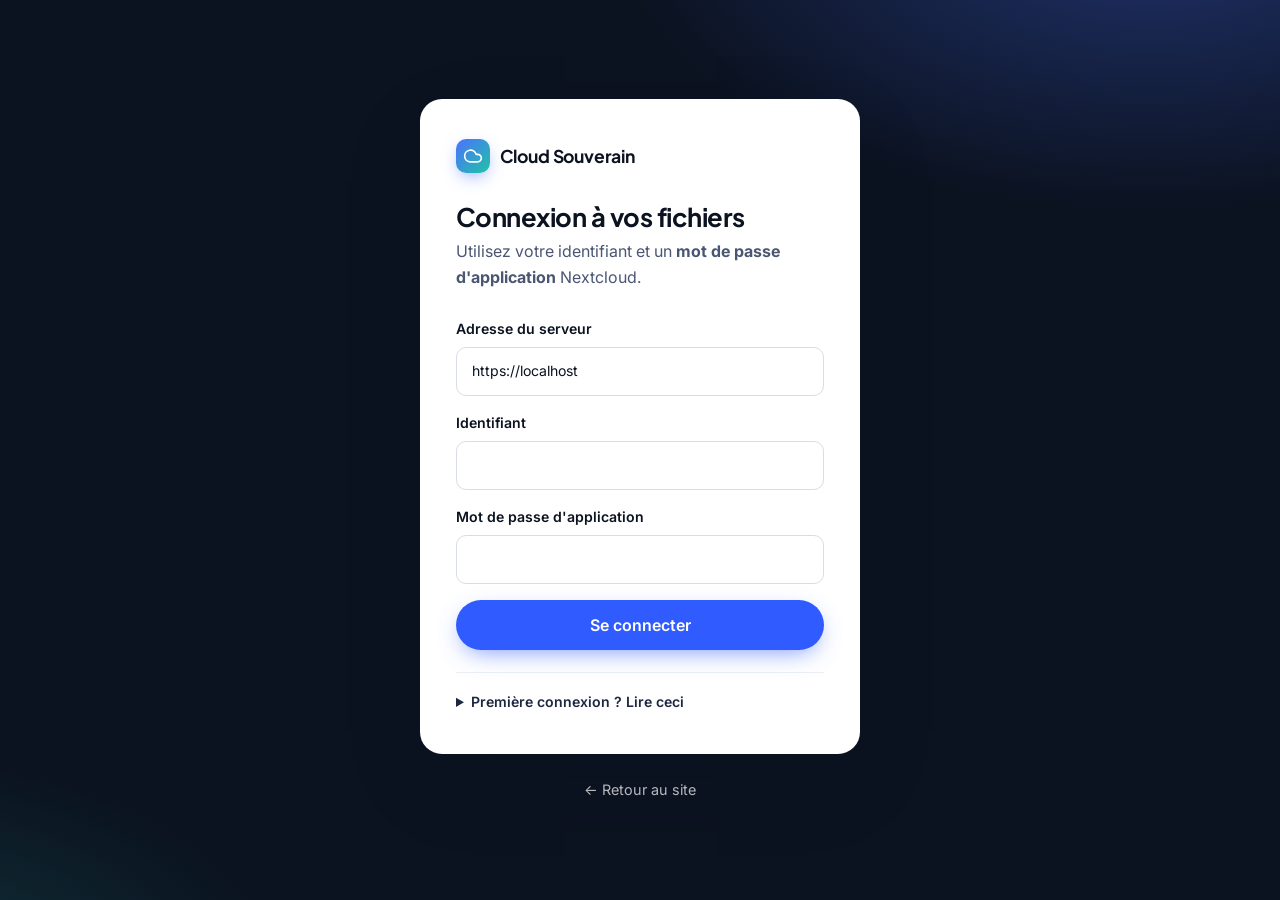
==== site/fichiers.html @ 45d14934 "feat: add initial HTML structure for Cloud Souverain landing page" ====
<!doctype html>
<html lang="fr">
<head>
  <meta charset="utf-8">
  <meta name="viewport" content="width=device-width, initial-scale=1, viewport-fit=cover">
  <title>Mes fichiers — Cloud Souverain</title>
  <meta name="robots" content="noindex">
  <meta name="theme-color" content="#0b1220">
  <link rel="icon" href="assets/favicon.svg" type="image/svg+xml">
  <link rel="preconnect" href="https://fonts.googleapis.com">
  <link rel="preconnect" href="https://fonts.gstatic.com" crossorigin>
  <link href="https://fonts.googleapis.com/css2?family=Inter:wght@400;500;600;700&family=Plus+Jakarta+Sans:wght@600;700;800&display=swap" rel="stylesheet">
  <link rel="stylesheet" href="assets/css/style.css">
  <link rel="stylesheet" href="assets/css/app.css">
</head>
<body class="app-body">
<svg xmlns="http://www.w3.org/2000/svg" style="display:none" aria-hidden="true">
  <defs>
    <symbol id="i-cloud" viewBox="0 0 24 24" fill="none" stroke="currentColor" stroke-width="2" stroke-linecap="round" stroke-linejoin="round"><path d="M17.5 19H9a7 7 0 1 1 6.71-9h1.79a4.5 4.5 0 1 1 0 9Z"/></symbol>
    <symbol id="i-folder" viewBox="0 0 24 24" fill="none" stroke="currentColor" stroke-width="2" stroke-linecap="round" stroke-linejoin="round"><path d="M20 20a2 2 0 0 0 2-2V8a2 2 0 0 0-2-2h-7.9a2 2 0 0 1-1.69-.9L9.6 3.9A2 2 0 0 0 7.93 3H4a2 2 0 0 0-2 2v13a2 2 0 0 0 2 2Z"/></symbol>
    <symbol id="i-folder-plus" viewBox="0 0 24 24" fill="none" stroke="currentColor" stroke-width="2" stroke-linecap="round" stroke-linejoin="round"><path d="M20 20a2 2 0 0 0 2-2V8a2 2 0 0 0-2-2h-7.9a2 2 0 0 1-1.69-.9L9.6 3.9A2 2 0 0 0 7.93 3H4a2 2 0 0 0-2 2v13a2 2 0 0 0 2 2Z"/><path d="M12 10v6M9 13h6"/></symbol>
    <symbol id="i-file" viewBox="0 0 24 24" fill="none" stroke="currentColor" stroke-width="2" stroke-linecap="round" stroke-linejoin="round"><path d="M15 2H6a2 2 0 0 0-2 2v16a2 2 0 0 0 2 2h12a2 2 0 0 0 2-2V7Z"/><path d="M14 2v4a2 2 0 0 0 2 2h4"/></symbol>
    <symbol id="i-file-text" viewBox="0 0 24 24" fill="none" stroke="currentColor" stroke-width="2" stroke-linecap="round" stroke-linejoin="round"><path d="M15 2H6a2 2 0 0 0-2 2v16a2 2 0 0 0 2 2h12a2 2 0 0 0 2-2V7Z"/><path d="M14 2v4a2 2 0 0 0 2 2h4"/><path d="M8 13h8M8 17h6"/></symbol>
    <symbol id="i-image" viewBox="0 0 24 24" fill="none" stroke="currentColor" stroke-width="2" stroke-linecap="round" stroke-linejoin="round"><rect width="18" height="18" x="3" y="3" rx="2"/><circle cx="9" cy="9" r="2"/><path d="m21 15-3.09-3.09a2 2 0 0 0-2.82 0L6 21"/></symbol>
    <symbol id="i-video" viewBox="0 0 24 24" fill="none" stroke="currentColor" stroke-width="2" stroke-linecap="round" stroke-linejoin="round"><path d="m16 13 5.22 3.48a.5.5 0 0 0 .78-.42V7.94a.5.5 0 0 0-.75-.43L16 10.2"/><rect x="2" y="6" width="14" height="12" rx="2"/></symbol>
    <symbol id="i-archive" viewBox="0 0 24 24" fill="none" stroke="currentColor" stroke-width="2" stroke-linecap="round" stroke-linejoin="round"><rect width="20" height="5" x="2" y="3" rx="1"/><path d="M4 8v11a2 2 0 0 0 2 2h12a2 2 0 0 0 2-2V8M10 12h4"/></symbol>
    <symbol id="i-music" viewBox="0 0 24 24" fill="none" stroke="currentColor" stroke-width="2" stroke-linecap="round" stroke-linejoin="round"><path d="M9 18V5l12-2v13"/><circle cx="6" cy="18" r="3"/><circle cx="18" cy="16" r="3"/></symbol>
    <symbol id="i-lock" viewBox="0 0 24 24" fill="none" stroke="currentColor" stroke-width="2" stroke-linecap="round" stroke-linejoin="round"><rect width="18" height="11" x="3" y="11" rx="2"/><path d="M7 11V7a5 5 0 0 1 10 0v4"/></symbol>
    <symbol id="i-shield" viewBox="0 0 24 24" fill="none" stroke="currentColor" stroke-width="2" stroke-linecap="round" stroke-linejoin="round"><path d="M20 13c0 5-3.5 7.5-7.66 8.95a1 1 0 0 1-.67-.01C7.5 20.5 4 18 4 13V6a1 1 0 0 1 1-1c2 0 4.5-1.2 6.24-2.72a1.17 1.17 0 0 1 1.52 0C14.51 3.81 17 5 19 5a1 1 0 0 1 1 1z"/><path d="m9 12 2 2 4-4"/></symbol>
    <symbol id="i-check" viewBox="0 0 24 24" fill="none" stroke="currentColor" stroke-width="2.5" stroke-linecap="round" stroke-linejoin="round"><path d="M20 6 9 17l-5-5"/></symbol>
    <symbol id="i-infinity" viewBox="0 0 24 24" fill="none" stroke="currentColor" stroke-width="2" stroke-linecap="round" stroke-linejoin="round"><path d="M6 16c5 0 7-8 12-8a4 4 0 0 1 0 8c-5 0-7-8-12-8a4 4 0 1 0 0 8"/></symbol>
    <symbol id="i-share" viewBox="0 0 24 24" fill="none" stroke="currentColor" stroke-width="2" stroke-linecap="round" stroke-linejoin="round"><circle cx="18" cy="5" r="3"/><circle cx="6" cy="12" r="3"/><circle cx="18" cy="19" r="3"/><path d="m8.59 13.51 6.83 3.98M15.41 6.51l-6.82 3.98"/></symbol>
    <symbol id="i-sync" viewBox="0 0 24 24" fill="none" stroke="currentColor" stroke-width="2" stroke-linecap="round" stroke-linejoin="round"><path d="M3 12a9 9 0 0 1 9-9 9.75 9.75 0 0 1 6.74 2.74L21 8"/><path d="M21 3v5h-5"/><path d="M21 12a9 9 0 0 1-9 9 9.75 9.75 0 0 1-6.74-2.74L3 16"/><path d="M8 16H3v5"/></symbol>
    <symbol id="i-users" viewBox="0 0 24 24" fill="none" stroke="currentColor" stroke-width="2" stroke-linecap="round" stroke-linejoin="round"><path d="M16 21v-2a4 4 0 0 0-4-4H6a4 4 0 0 0-4 4v2"/><circle cx="9" cy="7" r="4"/><path d="M22 21v-2a4 4 0 0 0-3-3.87M16 3.13a4 4 0 0 1 0 7.75"/></symbol>
    <symbol id="i-server" viewBox="0 0 24 24" fill="none" stroke="currentColor" stroke-width="2" stroke-linecap="round" stroke-linejoin="round"><rect width="20" height="8" x="2" y="2" rx="2"/><rect width="20" height="8" x="2" y="14" rx="2"/><path d="M6 6h.01M6 18h.01"/></symbol>
    <symbol id="i-drive" viewBox="0 0 24 24" fill="none" stroke="currentColor" stroke-width="2" stroke-linecap="round" stroke-linejoin="round"><path d="M22 12H2"/><path d="M5.45 5.11 2 12v6a2 2 0 0 0 2 2h16a2 2 0 0 0 2-2v-6l-3.45-6.89A2 2 0 0 0 16.76 4H7.24a2 2 0 0 0-1.79 1.11z"/><path d="M6 16h.01M10 16h.01"/></symbol>
    <symbol id="i-globe" viewBox="0 0 24 24" fill="none" stroke="currentColor" stroke-width="2" stroke-linecap="round" stroke-linejoin="round"><circle cx="12" cy="12" r="10"/><path d="M12 2a14.5 14.5 0 0 0 0 20 14.5 14.5 0 0 0 0-20M2 12h20"/></symbol>
    <symbol id="i-wall" viewBox="0 0 24 24" fill="none" stroke="currentColor" stroke-width="2" stroke-linecap="round" stroke-linejoin="round"><rect width="18" height="18" x="3" y="3" rx="2"/><path d="M3 9h18M3 15h18M9 3v6M15 9v6M9 15v6"/></symbol>
    <symbol id="i-database" viewBox="0 0 24 24" fill="none" stroke="currentColor" stroke-width="2" stroke-linecap="round" stroke-linejoin="round"><ellipse cx="12" cy="5" rx="9" ry="3"/><path d="M3 5v14a9 3 0 0 0 18 0V5M3 12a9 3 0 0 0 18 0"/></symbol>
    <symbol id="i-upload" viewBox="0 0 24 24" fill="none" stroke="currentColor" stroke-width="2" stroke-linecap="round" stroke-linejoin="round"><path d="M21 15v4a2 2 0 0 1-2 2H5a2 2 0 0 1-2-2v-4"/><path d="M17 8l-5-5-5 5M12 3v12"/></symbol>
    <symbol id="i-download" viewBox="0 0 24 24" fill="none" stroke="currentColor" stroke-width="2" stroke-linecap="round" stroke-linejoin="round"><path d="M21 15v4a2 2 0 0 1-2 2H5a2 2 0 0 1-2-2v-4"/><path d="m7 10 5 5 5-5M12 15V3"/></symbol>
    <symbol id="i-trash" viewBox="0 0 24 24" fill="none" stroke="currentColor" stroke-width="2" stroke-linecap="round" stroke-linejoin="round"><path d="M3 6h18M19 6v14c0 1-1 2-2 2H7c-1 0-2-1-2-2V6M8 6V4c0-1 1-2 2-2h4c1 0 2 1 2 2v2"/></symbol>
    <symbol id="i-edit" viewBox="0 0 24 24" fill="none" stroke="currentColor" stroke-width="2" stroke-linecap="round" stroke-linejoin="round"><path d="M21.17 6.81a1 1 0 0 0-3.98-3.98L3.84 16.17a2 2 0 0 0-.5.83l-1.32 4.35a.5.5 0 0 0 .62.62l4.35-1.32a2 2 0 0 0 .83-.5z"/></symbol>
    <symbol id="i-search" viewBox="0 0 24 24" fill="none" stroke="currentColor" stroke-width="2" stroke-linecap="round" stroke-linejoin="round"><circle cx="11" cy="11" r="8"/><path d="m21 21-4.3-4.3"/></symbol>
    <symbol id="i-logout" viewBox="0 0 24 24" fill="none" stroke="currentColor" stroke-width="2" stroke-linecap="round" stroke-linejoin="round"><path d="M9 21H5a2 2 0 0 1-2-2V5a2 2 0 0 1 2-2h4M16 17l5-5-5-5M21 12H9"/></symbol>
    <symbol id="i-menu" viewBox="0 0 24 24" fill="none" stroke="currentColor" stroke-width="2" stroke-linecap="round" stroke-linejoin="round"><path d="M4 6h16M4 12h16M4 18h16"/></symbol>
    <symbol id="i-x" viewBox="0 0 24 24" fill="none" stroke="currentColor" stroke-width="2" stroke-linecap="round" stroke-linejoin="round"><path d="M18 6 6 18M6 6l12 12"/></symbol>
    <symbol id="i-arrow-right" viewBox="0 0 24 24" fill="none" stroke="currentColor" stroke-width="2" stroke-linecap="round" stroke-linejoin="round"><path d="M5 12h14M12 5l7 7-7 7"/></symbol>
    <symbol id="i-home" viewBox="0 0 24 24" fill="none" stroke="currentColor" stroke-width="2" stroke-linecap="round" stroke-linejoin="round"><path d="M15 21v-8a1 1 0 0 0-1-1h-4a1 1 0 0 0-1 1v8"/><path d="M3 10a2 2 0 0 1 .709-1.528l7-5.999a2 2 0 0 1 2.582 0l7 5.999A2 2 0 0 1 21 10v9a2 2 0 0 1-2 2H5a2 2 0 0 1-2-2z"/></symbol>
    <symbol id="i-clock" viewBox="0 0 24 24" fill="none" stroke="currentColor" stroke-width="2" stroke-linecap="round" stroke-linejoin="round"><circle cx="12" cy="12" r="10"/><path d="M12 6v6l4 2"/></symbol>
    <symbol id="i-key" viewBox="0 0 24 24" fill="none" stroke="currentColor" stroke-width="2" stroke-linecap="round" stroke-linejoin="round"><circle cx="7.5" cy="15.5" r="5.5"/><path d="m21 2-9.6 9.6M15.5 7.5l3 3L22 7l-3-3"/></symbol>
    <symbol id="i-phone" viewBox="0 0 24 24" fill="none" stroke="currentColor" stroke-width="2" stroke-linecap="round" stroke-linejoin="round"><rect width="14" height="20" x="5" y="2" rx="2"/><path d="M12 18h.01"/></symbol>
    <symbol id="i-external" viewBox="0 0 24 24" fill="none" stroke="currentColor" stroke-width="2" stroke-linecap="round" stroke-linejoin="round"><path d="M15 3h6v6M10 14 21 3M18 13v6a2 2 0 0 1-2 2H5a2 2 0 0 1-2-2V8a2 2 0 0 1 2-2h6"/></symbol>
    <symbol id="i-arrow-long" viewBox="0 0 28 16" fill="none" stroke="currentColor" stroke-width="2" stroke-linecap="round" stroke-linejoin="round"><path d="M1 8h25M20 2l6 6-6 6"/></symbol>
  </defs>
</svg>

<!-- ============ CONNEXION ============ -->
<section class="login" id="login-view">
  <div class="login-card">
    <a href="index.html" class="logo logo-dark"><span class="logo-mark"><svg><use href="#i-cloud"/></svg></span><span data-brand>Cloud Souverain</span></a>
    <h1>Connexion à vos fichiers</h1>
    <p class="muted">Utilisez votre identifiant et un <b>mot de passe d'application</b> Nextcloud.</p>

    <form id="login-form" novalidate>
      <label class="field">
        <span>Adresse du serveur</span>
        <input type="url" id="f-server" required placeholder="https://cloud.mon-domaine.fr" autocomplete="url">
      </label>
      <label class="field">
        <span>Identifiant</span>
        <input type="text" id="f-user" required autocomplete="username" autocapitalize="off" spellcheck="false">
      </label>
      <label class="field">
        <span>Mot de passe d'application</span>
        <input type="password" id="f-pass" required autocomplete="current-password">
      </label>
      <div class="form-error" id="login-error" role="alert" hidden></div>
      <button type="submit" class="btn btn-primary btn-lg btn-block" id="login-btn">Se connecter</button>
    </form>

    <details class="help">
      <summary>Première connexion ? Lire ceci</summary>
      <ol>
        <li>Connectez-vous une fois sur <a href="#" data-login target="_blank" rel="noopener">l'interface Nextcloud</a>. Si le serveur utilise un certificat auto-signé, acceptez-le dans le navigateur.</li>
        <li>Dans Nextcloud : <b>Paramètres › Sécurité › Créer un mot de passe d'application</b>.</li>
        <li>Revenez ici et utilisez ce mot de passe. Il est conservé uniquement le temps de la session de cet onglet.</li>
      </ol>
    </details>
  </div>
  <p class="login-foot"><a href="index.html">← Retour au site</a></p>
</section>

<!-- ============ APPLICATION ============ -->
<div class="app" id="app-view" hidden>
  <header class="topbar">
    <a href="index.html" class="logo logo-dark"><span class="logo-mark"><svg><use href="#i-cloud"/></svg></span><span data-brand class="hide-sm">Cloud Souverain</span></a>
    <label class="search">
      <svg><use href="#i-search"/></svg>
      <input type="search" id="search" placeholder="Rechercher dans ce dossier" aria-label="Rechercher">
    </label>
    <div class="user">
      <span class="avatar" id="avatar">?</span>
      <span class="user-name hide-sm" id="user-name"></span>
      <button class="icon-btn" id="logout" title="Se déconnecter" aria-label="Se déconnecter"><svg><use href="#i-logout"/></svg></button>
    </div>
  </header>

  <div class="layout">
    <aside class="sidebar">
      <nav>
        <a href="#/" class="side-link active"><svg><use href="#i-folder"/></svg>Tous les fichiers</a>
        <a href="#" class="side-link" data-open-nc="/apps/files/recent" target="_blank" rel="noopener"><svg><use href="#i-clock"/></svg>Récents<svg class="ext"><use href="#i-external"/></svg></a>
        <a href="#" class="side-link" data-open-nc="/apps/files/sharingout" target="_blank" rel="noopener"><svg><use href="#i-share"/></svg>Partages<svg class="ext"><use href="#i-external"/></svg></a>
        <a href="#" class="side-link" data-open-nc="/apps/files/trashbin" target="_blank" rel="noopener"><svg><use href="#i-trash"/></svg>Corbeille<svg class="ext"><use href="#i-external"/></svg></a>
      </nav>
      <div class="quota-box">
        <div class="quota-label"><span>Stockage utilisé</span><b id="quota-used">—</b></div>
        <div class="quota-bar"><span id="quota-bar"></span></div>
        <small id="quota-total">Espace illimité</small>
      </div>
    </aside>

    <main class="main" id="drop-zone">
      <div class="toolbar">
        <nav class="crumbs" id="crumbs" aria-label="Fil d'Ariane"></nav>
        <div class="toolbar-actions">
          <button class="btn btn-outline btn-sm" id="btn-mkdir"><svg><use href="#i-folder-plus"/></svg><span class="hide-sm">Nouveau dossier</span></button>
          <button class="btn btn-primary btn-sm" id="btn-upload"><svg><use href="#i-upload"/></svg>Envoyer</button>
          <input type="file" id="file-input" multiple hidden>
        </div>
      </div>

      <div class="table-card">
        <table class="files">
          <thead>
            <tr><th>Nom</th><th class="col-size">Taille</th><th class="col-date">Modifié</th><th class="col-actions"><span class="sr-only">Actions</span></th></tr>
          </thead>
          <tbody id="file-rows"></tbody>
        </table>
        <div class="state" id="state" hidden></div>
      </div>

      <div class="drop-overlay" id="drop-overlay" hidden>
        <div><svg><use href="#i-upload"/></svg><b>Déposez vos fichiers ici</b><span>Ils seront envoyés dans le dossier courant</span></div>
      </div>
    </main>
  </div>
</div>

<!-- Envois en cours -->
<div class="uploads" id="uploads" hidden>
  <div class="uploads-head"><b id="uploads-title">Envois</b><button class="icon-btn" id="uploads-close" aria-label="Fermer"><svg><use href="#i-x"/></svg></button></div>
  <ul id="uploads-list"></ul>
</div>

<!-- Fenêtre modale -->
<div class="modal" id="modal" hidden>
  <form class="modal-card" id="modal-form">
    <h2 id="modal-title"></h2>
    <p id="modal-text" class="muted"></p>
    <input type="text" id="modal-input" class="modal-input" hidden>
    <div class="modal-actions">
      <button type="button" class="btn btn-outline" id="modal-cancel">Annuler</button>
      <button type="submit" class="btn btn-primary" id="modal-ok">Valider</button>
    </div>
  </form>
</div>

<div class="toasts" id="toasts" aria-live="polite"></div>

<script src="assets/js/config.js"></script>
<script src="assets/js/files.js"></script>
</body>
</html>
---- site/assets/css/style.css ----
/* ==========================================================================
   Cloud Souverain — feuille de style
   ========================================================================== */

:root {
  --ink-900: #0b1220;
  --ink-800: #111a2e;
  --ink-700: #1c2740;
  --ink-500: #4a5672;
  --ink-400: #6b7690;
  --ink-200: #d7dce6;
  --ink-100: #eceff5;
  --ink-50:  #f6f7fb;
  --white:   #ffffff;

  --brand-600: #2f5bff;
  --brand-500: #4a72ff;
  --brand-400: #7193ff;
  --brand-100: #e6ecff;
  --accent:    #22c3a6;
  --danger:    #e5484d;

  --radius-sm: 8px;
  --radius:    14px;
  --radius-lg: 22px;
  --shadow-sm: 0 1px 2px rgba(11, 18, 32, .06), 0 1px 3px rgba(11, 18, 32, .08);
  --shadow:    0 10px 30px -12px rgba(11, 18, 32, .25);
  --shadow-lg: 0 30px 80px -24px rgba(11, 18, 32, .45);

  --font: "Inter", system-ui, -apple-system, "Segoe UI", Roboto, sans-serif;
  --font-display: "Plus Jakarta Sans", "Inter", system-ui, sans-serif;
  --container: 1160px;
}

*, *::before, *::after { box-sizing: border-box; }
[hidden] { display: none !important; }
html { scroll-behavior: smooth; }
body {
  margin: 0;
  font-family: var(--font);
  font-size: 16px;
  line-height: 1.6;
  color: var(--ink-700);
  background: var(--white);
  -webkit-font-smoothing: antialiased;
}
img, svg { display: block; max-width: 100%; }
a { color: inherit; text-decoration: none; }
h1, h2, h3, h4 { font-family: var(--font-display); color: var(--ink-900); line-height: 1.15; margin: 0; letter-spacing: -.02em; }
p { margin: 0; }
button { font: inherit; cursor: pointer; }
:focus-visible { outline: 3px solid var(--brand-400); outline-offset: 2px; border-radius: 4px; }

.container { width: 100%; max-width: var(--container); margin: 0 auto; padding-inline: 24px; }
.sr-only { position: absolute; width: 1px; height: 1px; overflow: hidden; clip: rect(0 0 0 0); white-space: nowrap; }

/* ---------- Boutons ---------- */
.btn {
  display: inline-flex; align-items: center; justify-content: center; gap: .5rem;
  padding: .8rem 1.35rem; border-radius: 999px; border: 1px solid transparent;
  font-weight: 600; font-size: .95rem; line-height: 1; white-space: nowrap;
  transition: transform .15s ease, box-shadow .2s ease, background .2s ease, color .2s ease;
}
.btn svg { width: 18px; height: 18px; }
.btn-primary { background: var(--brand-600); color: var(--white); box-shadow: 0 8px 24px -8px rgba(47, 91, 255, .7); }
.btn-primary:hover { background: var(--brand-500); transform: translateY(-1px); }
.btn-ghost { background: rgba(255, 255, 255, .08); color: var(--white); border-color: rgba(255, 255, 255, .18); }
.btn-ghost:hover { background: rgba(255, 255, 255, .15); }
.btn-outline { background: var(--white); color: var(--ink-900); border-color: var(--ink-200); }
.btn-outline:hover { border-color: var(--ink-400); }
.btn-danger { background: var(--danger); color: var(--white); }
.btn-sm { padding: .55rem .95rem; font-size: .875rem; }
.btn-lg { padding: 1rem 1.7rem; font-size: 1rem; }

/* ---------- Navigation ---------- */
.nav {
  position: fixed; inset: 0 0 auto; z-index: 50;
  padding-top: env(safe-area-inset-top, 0px);
  transition: background .25s ease, box-shadow .25s ease, border-color .25s ease;
  border-bottom: 1px solid transparent;
}
.nav.is-scrolled { background: rgba(11, 18, 32, .82); backdrop-filter: saturate(160%) blur(14px); border-bottom-color: rgba(255, 255, 255, .08); }
.nav-inner { display: flex; align-items: center; justify-content: space-between; height: 72px; gap: 24px; }
.logo { display: inline-flex; align-items: center; gap: .6rem; font-family: var(--font-display); font-weight: 700; font-size: 1.1rem; color: var(--white); letter-spacing: -.01em; }
.logo-mark { width: 34px; height: 34px; border-radius: 10px; background: linear-gradient(135deg, var(--brand-500), var(--accent)); display: grid; place-items: center; box-shadow: 0 6px 18px -6px rgba(74, 114, 255, .8); }
.logo-mark svg { width: 20px; height: 20px; color: var(--white); }
.nav-links { display: flex; align-items: center; gap: 2rem; list-style: none; margin: 0; padding: 0; }
.nav-links a { color: rgba(255, 255, 255, .72); font-size: .93rem; font-weight: 500; transition: color .2s; }
.nav-links a:hover { color: var(--white); }
.nav-actions { display: flex; align-items: center; gap: .75rem; }
.nav-toggle { display: none; background: none; border: 0; color: var(--white); padding: 8px; }
.nav-toggle svg { width: 26px; height: 26px; }

/* ---------- Hero ---------- */
.hero {
  position: relative; overflow: hidden; color: rgba(255, 255, 255, .78);
  background:
    radial-gradient(1200px 600px at 85% -10%, rgba(74, 114, 255, .35), transparent 60%),
    radial-gradient(800px 500px at -10% 30%, rgba(34, 195, 166, .18), transparent 60%),
    var(--ink-900);
  padding: 160px 0 120px;
}
.hero::after {
  content: ""; position: absolute; inset: 0; pointer-events: none;
  background-image: linear-gradient(rgba(255, 255, 255, .04) 1px, transparent 1px), linear-gradient(90deg, rgba(255, 255, 255, .04) 1px, transparent 1px);
  background-size: 56px 56px;
  mask-image: radial-gradient(ellipse at 50% 0%, #000 30%, transparent 75%);
}
.hero-grid { position: relative; z-index: 1; display: grid; grid-template-columns: 1.05fr 1fr; gap: 64px; align-items: center; }
.eyebrow {
  display: inline-flex; align-items: center; gap: .5rem; padding: .4rem .85rem .4rem .45rem;
  border-radius: 999px; background: rgba(255, 255, 255, .06); border: 1px solid rgba(255, 255, 255, .12);
  font-size: .82rem; font-weight: 500; color: rgba(255, 255, 255, .85);
}
.eyebrow .dot { width: 22px; height: 22px; border-radius: 50%; background: rgba(34, 195, 166, .18); display: grid; place-items: center; }
.eyebrow .dot::after { content: ""; width: 8px; height: 8px; border-radius: 50%; background: var(--accent); box-shadow: 0 0 0 4px rgba(34, 195, 166, .25); }
.hero h1 { color: var(--white); font-size: clamp(2.4rem, 5vw, 3.9rem); margin: 1.4rem 0 1.25rem; font-weight: 800; }
.hero h1 .grad { background: linear-gradient(90deg, var(--brand-400), var(--accent)); -webkit-background-clip: text; background-clip: text; color: transparent; }
.hero-lead { font-size: 1.15rem; max-width: 34rem; }
.hero-cta { display: flex; flex-wrap: wrap; gap: .85rem; margin-top: 2.2rem; }
.hero-proof { display: flex; flex-wrap: wrap; gap: 1.5rem; margin-top: 2.4rem; font-size: .88rem; }
.hero-proof span { display: inline-flex; align-items: center; gap: .45rem; }
.hero-proof svg { width: 18px; height: 18px; color: var(--accent); }

/* Maquette de l'application */
.mockup {
  position: relative; border-radius: var(--radius-lg); background: var(--white); color: var(--ink-700);
  box-shadow: var(--shadow-lg), 0 0 0 1px rgba(255, 255, 255, .1); overflow: hidden;
  transform: perspective(1600px) rotateY(-8deg) rotateX(3deg);
  transition: transform .6s ease;
}
.mockup:hover { transform: perspective(1600px) rotateY(-2deg) rotateX(1deg); }
.mockup-bar { display: flex; align-items: center; gap: 6px; padding: 12px 16px; background: var(--ink-50); border-bottom: 1px solid var(--ink-100); }
.mockup-bar i { width: 10px; height: 10px; border-radius: 50%; background: var(--ink-200); }
.mockup-bar .url { margin-left: 12px; flex: 1; height: 24px; border-radius: 6px; background: var(--white); border: 1px solid var(--ink-100); font-size: .72rem; color: var(--ink-400); display: flex; align-items: center; padding-inline: 10px; gap: 6px; }
.mockup-bar .url svg { width: 12px; height: 12px; color: var(--accent); }
.mockup-body { display: grid; grid-template-columns: 150px 1fr; min-height: 330px; }
.mockup-side { border-right: 1px solid var(--ink-100); padding: 16px 12px; display: flex; flex-direction: column; gap: 4px; font-size: .78rem; }
.mockup-side div { padding: 7px 10px; border-radius: 8px; display: flex; align-items: center; gap: 8px; color: var(--ink-500); }
.mockup-side div.active { background: var(--brand-100); color: var(--brand-600); font-weight: 600; }
.mockup-side svg { width: 14px; height: 14px; }
.mockup-side .quota { margin-top: auto; padding: 10px; font-size: .7rem; color: var(--ink-400); display: block; }
.mockup-side .quota b { display: block; color: var(--ink-900); font-size: .8rem; }
.mockup-main { padding: 18px; }
.mockup-main h4 { font-size: .9rem; margin-bottom: 14px; }
.mock-row { display: grid; grid-template-columns: 28px 1fr auto; align-items: center; gap: 10px; padding: 9px 8px; border-radius: 8px; font-size: .78rem; }
.mock-row + .mock-row { border-top: 1px solid var(--ink-100); }
.mock-row small { color: var(--ink-400); }
.ficon { width: 28px; height: 28px; border-radius: 7px; display: grid; place-items: center; }
.ficon svg { width: 15px; height: 15px; }
.ficon.folder { background: #fff4d6; color: #d99a00; }
.ficon.pdf    { background: #ffe4e4; color: #d93a3a; }
.ficon.img    { background: #e0f7f2; color: #0f9c82; }
.ficon.doc    { background: var(--brand-100); color: var(--brand-600); }
.ficon.vid    { background: #efe6ff; color: #7c4ddb; }
.ficon.file   { background: var(--ink-100); color: var(--ink-500); }
.mock-upload { position: absolute; right: 18px; bottom: 18px; background: var(--ink-900); color: var(--white); border-radius: 12px; padding: 12px 14px; width: 220px; font-size: .74rem; box-shadow: var(--shadow); }
.mock-upload .bar { margin-top: 8px; height: 5px; border-radius: 5px; background: rgba(255, 255, 255, .15); overflow: hidden; }
.mock-upload .bar span { display: block; height: 100%; width: 68%; background: linear-gradient(90deg, var(--brand-400), var(--accent)); border-radius: 5px; animation: upload 3.5s ease-in-out infinite; }
@keyframes upload { 0% { width: 12%; } 70% { width: 96%; } 100% { width: 96%; } }

/* ---------- Bandeau chiffres ---------- */
.stats { background: var(--ink-50); border-bottom: 1px solid var(--ink-100); }
.stats-grid { display: grid; grid-template-columns: repeat(4, 1fr); }
.stat { padding: 36px 24px; text-align: center; }
.stat + .stat { border-left: 1px solid var(--ink-100); }
.stat strong { display: block; font-family: var(--font-display); font-size: 2rem; color: var(--ink-900); letter-spacing: -.03em; }
.stat span { font-size: .9rem; color: var(--ink-500); }

/* ---------- Sections ---------- */
.section { padding: 110px 0; }
.section-alt { background: var(--ink-50); }
.section-head { max-width: 640px; margin: 0 auto 64px; text-align: center; }
.kicker { display: inline-block; font-size: .8rem; font-weight: 700; letter-spacing: .12em; text-transform: uppercase; color: var(--brand-600); margin-bottom: 14px; }
.section-head h2 { font-size: clamp(1.9rem, 3.4vw, 2.7rem); font-weight: 800; }
.section-head p { margin-top: 16px; font-size: 1.08rem; color: var(--ink-500); }

/* Fonctionnalités */
.features { display: grid; grid-template-columns: repeat(3, 1fr); gap: 24px; }
.feature {
  padding: 30px; border-radius: var(--radius); background: var(--white); border: 1px solid var(--ink-100);
  transition: transform .25s ease, box-shadow .25s ease, border-color .25s ease;
}
.feature:hover { transform: translateY(-4px); box-shadow: var(--shadow); border-color: transparent; }
.feature-icon { width: 46px; height: 46px; border-radius: 12px; display: grid; place-items: center; background: var(--brand-100); color: var(--brand-600); margin-bottom: 20px; }
.feature-icon svg { width: 22px; height: 22px; }
.feature h3 { font-size: 1.15rem; margin-bottom: 8px; }
.feature p { color: var(--ink-500); font-size: .96rem; }

/* Étapes / architecture */
.steps { display: grid; grid-template-columns: repeat(4, 1fr); gap: 20px; position: relative; }
.step { position: relative; padding: 28px 24px; border-radius: var(--radius); background: var(--white); border: 1px solid var(--ink-100); }
.step-num { width: 34px; height: 34px; border-radius: 50%; background: var(--ink-900); color: var(--white); display: grid; place-items: center; font-weight: 700; font-size: .9rem; margin-bottom: 18px; }
.step h3 { font-size: 1.05rem; margin-bottom: 6px; }
.step p { font-size: .92rem; color: var(--ink-500); }
.step .tag { display: inline-block; margin-top: 14px; font-size: .75rem; font-weight: 600; padding: 4px 10px; border-radius: 999px; background: var(--ink-50); color: var(--ink-500); border: 1px solid var(--ink-100); }

.archi { margin-top: 56px; padding: 32px; border-radius: var(--radius-lg); background: var(--ink-900); color: rgba(255, 255, 255, .8); overflow-x: auto; }
.archi-flow { display: flex; align-items: center; justify-content: space-between; gap: 12px; min-width: 760px; }
.archi-node { flex: 1; text-align: center; padding: 18px 12px; border-radius: 12px; background: rgba(255, 255, 255, .05); border: 1px solid rgba(255, 255, 255, .1); }
.archi-node b { display: block; color: var(--white); font-size: .95rem; }
.archi-node small { font-size: .78rem; color: rgba(255, 255, 255, .55); }
.archi-node svg { width: 24px; height: 24px; margin: 0 auto 8px; color: var(--brand-400); }
.archi-arrow { flex: 0 0 auto; display: flex; flex-direction: column; align-items: center; font-size: .7rem; color: var(--accent); gap: 2px; }
.archi-arrow svg { width: 28px; height: 16px; }

/* Sécurité */
.split { display: grid; grid-template-columns: 1fr 1fr; gap: 72px; align-items: center; }
.split h2 { font-size: clamp(1.9rem, 3.2vw, 2.5rem); font-weight: 800; margin-bottom: 18px; }
.split > div > p { color: var(--ink-500); font-size: 1.05rem; }
.checklist { list-style: none; padding: 0; margin: 28px 0 0; display: grid; gap: 16px; }
.checklist li { display: grid; grid-template-columns: 28px 1fr; gap: 12px; }
.checklist .ck { width: 28px; height: 28px; border-radius: 50%; background: rgba(34, 195, 166, .14); color: #0f9c82; display: grid; place-items: center; }
.checklist .ck svg { width: 15px; height: 15px; }
.checklist b { display: block; color: var(--ink-900); }
.checklist span { font-size: .93rem; color: var(--ink-500); }
.shield-card { position: relative; padding: 40px; border-radius: var(--radius-lg); background: linear-gradient(160deg, var(--ink-800), var(--ink-900)); color: rgba(255, 255, 255, .8); box-shadow: var(--shadow-lg); overflow: hidden; }
.shield-card::before { content: ""; position: absolute; width: 320px; height: 320px; right: -120px; top: -120px; background: radial-gradient(circle, rgba(74, 114, 255, .45), transparent 70%); }
.shield-card .big { position: relative; width: 72px; height: 72px; border-radius: 20px; background: linear-gradient(135deg, var(--brand-500), var(--accent)); display: grid; place-items: center; margin-bottom: 24px; }
.shield-card .big svg { width: 36px; height: 36px; color: var(--white); }
.shield-card h3 { color: var(--white); font-size: 1.4rem; margin-bottom: 10px; position: relative; }
.shield-list { position: relative; margin-top: 26px; display: grid; gap: 10px; }
.shield-list div { display: flex; justify-content: space-between; align-items: center; padding: 12px 16px; border-radius: 10px; background: rgba(255, 255, 255, .05); border: 1px solid rgba(255, 255, 255, .08); font-size: .9rem; }
.pill-ok { font-size: .75rem; font-weight: 600; padding: 3px 10px; border-radius: 999px; background: rgba(34, 195, 166, .16); color: var(--accent); }

/* Comparatif */
.table-wrap { overflow-x: auto; border-radius: var(--radius); border: 1px solid var(--ink-100); background: var(--white); box-shadow: var(--shadow-sm); }
.compare { width: 100%; border-collapse: collapse; min-width: 640px; font-size: .95rem; }
.compare th, .compare td { padding: 18px 22px; text-align: left; border-bottom: 1px solid var(--ink-100); }
.compare thead th { font-family: var(--font-display); color: var(--ink-900); background: var(--ink-50); font-size: .9rem; }
.compare thead th.us { background: var(--brand-600); color: var(--white); }
.compare td.us { background: rgba(47, 91, 255, .04); font-weight: 600; color: var(--ink-900); }
.compare tr:last-child td { border-bottom: 0; }
.yes { color: #0f9c82; font-weight: 600; }
.no  { color: var(--ink-400); }

/* FAQ */
.faq { max-width: 780px; margin: 0 auto; display: grid; gap: 12px; }
.faq details { border: 1px solid var(--ink-100); border-radius: var(--radius); background: var(--white); padding: 0 24px; transition: box-shadow .2s; }
.faq details[open] { box-shadow: var(--shadow-sm); }
.faq summary { list-style: none; cursor: pointer; padding: 20px 0; font-weight: 600; color: var(--ink-900); display: flex; justify-content: space-between; align-items: center; gap: 16px; }
.faq summary::-webkit-details-marker { display: none; }
.faq summary::after { content: "+"; font-size: 1.4rem; font-weight: 400; color: var(--ink-400); transition: transform .2s; }
.faq details[open] summary::after { transform: rotate(45deg); }
.faq details p { padding-bottom: 20px; color: var(--ink-500); }

/* CTA */
.cta { padding: 0 0 110px; }
.cta-box {
  position: relative; overflow: hidden; border-radius: 28px; padding: 72px 48px; text-align: center; color: rgba(255, 255, 255, .8);
  background: radial-gradient(600px 300px at 80% 0%, rgba(34, 195, 166, .3), transparent 60%), linear-gradient(135deg, var(--brand-600), #1b2fa8);
}
.cta-box h2 { color: var(--white); font-size: clamp(1.9rem, 3.4vw, 2.6rem); font-weight: 800; }
.cta-box p { margin: 14px auto 32px; max-width: 520px; font-size: 1.08rem; }
.cta-box .btn-primary { background: var(--white); color: var(--brand-600); box-shadow: none; }
.cta-box .btn-primary:hover { background: var(--ink-50); }

/* Footer */
.footer { background: var(--ink-900); color: rgba(255, 255, 255, .6); padding: 64px 0 calc(32px + env(safe-area-inset-bottom, 0px)); font-size: .92rem; }
.footer-grid { display: grid; grid-template-columns: 2fr 1fr 1fr 1fr; gap: 40px; }
.footer h4 { color: var(--white); font-size: .9rem; margin-bottom: 16px; }
.footer ul { list-style: none; padding: 0; margin: 0; display: grid; gap: 10px; }
.footer a:hover { color: var(--white); }
.footer-about p { margin-top: 16px; max-width: 320px; }
.footer-bottom { margin-top: 48px; padding-top: 24px; border-top: 1px solid rgba(255, 255, 255, .08); display: flex; justify-content: space-between; flex-wrap: wrap; gap: 12px; font-size: .85rem; }

/* Apparition au défilement */
.reveal { opacity: 0; transform: translateY(18px); transition: opacity .7s ease, transform .7s ease; }
.reveal.is-visible { opacity: 1; transform: none; }
@media (prefers-reduced-motion: reduce) {
  .reveal { opacity: 1; transform: none; transition: none; }
  .mockup, .mockup:hover { transform: none; }
  .mock-upload .bar span { animation: none; }
}

/* ---------- Responsive ---------- */
@media (max-width: 1020px) {
  .hero-grid, .split { grid-template-columns: 1fr; gap: 56px; }
  .mockup { transform: none; }
  .features { grid-template-columns: repeat(2, 1fr); }
  .steps { grid-template-columns: repeat(2, 1fr); }
  .footer-grid { grid-template-columns: 1fr 1fr; }
}
@media (max-width: 820px) {
  .nav-links, .nav-actions .btn-ghost { display: none; }
  .nav-toggle { display: block; }
  .nav.is-open { background: var(--ink-900); }
  .nav.is-open .nav-links {
    display: flex; flex-direction: column; align-items: flex-start; gap: 1.1rem;
    position: absolute; top: calc(72px + env(safe-area-inset-top, 0px)); left: 0; right: 0;
    padding: 20px 24px 28px; background: var(--ink-900); border-bottom: 1px solid rgba(255, 255, 255, .08);
  }
  .stats-grid { grid-template-columns: repeat(2, 1fr); }
  .stat:nth-child(3) { border-left: 0; }
  .stat:nth-child(n+3) { border-top: 1px solid var(--ink-100); }
}
@media (max-width: 600px) {
  .container { padding-inline: 18px; }
  .hero { padding: 128px 0 80px; }
  .section { padding: 80px 0; }
  .features, .steps { grid-template-columns: 1fr; }
  .mockup-body { grid-template-columns: 1fr; }
  .mockup-side { display: none; }
  .mock-upload { display: none; }
  .cta-box { padding: 56px 24px; }
  .footer-grid { grid-template-columns: 1fr; }
  .nav-actions .btn-primary { padding: .55rem .9rem; font-size: .85rem; }
}
---- site/assets/css/app.css ----
/* ==========================================================================
   Page "Mes fichiers"
   ========================================================================== */

.app-body { background: var(--ink-50); min-height: 100vh; }
.muted { color: var(--ink-500); }
.btn-block { width: 100%; }
.logo-dark { color: var(--ink-900); }
.icon-btn { display: grid; place-items: center; width: 36px; height: 36px; border-radius: 10px; border: 0; background: transparent; color: var(--ink-500); transition: background .15s, color .15s; }
.icon-btn:hover { background: var(--ink-100); color: var(--ink-900); }
.icon-btn svg { width: 18px; height: 18px; }
.icon-btn.danger:hover { background: #fde8e8; color: var(--danger); }

/* ---------- Connexion ---------- */
.login {
  min-height: 100vh; display: flex; flex-direction: column; align-items: center; justify-content: center; padding: 32px 18px;
  background:
    radial-gradient(900px 500px at 90% -10%, rgba(74, 114, 255, .35), transparent 60%),
    radial-gradient(700px 400px at -10% 110%, rgba(34, 195, 166, .2), transparent 60%),
    var(--ink-900);
}
.login-card { width: 100%; max-width: 440px; background: var(--white); border-radius: var(--radius-lg); padding: 40px 36px; box-shadow: var(--shadow-lg); }
.login-card h1 { font-size: 1.6rem; margin: 28px 0 8px; }
.login-card form { margin-top: 28px; display: grid; gap: 16px; }
.field { display: grid; gap: 6px; font-size: .88rem; font-weight: 600; color: var(--ink-900); }
.field input, .modal-input {
  width: 100%; padding: .78rem .95rem; border-radius: 10px; border: 1px solid var(--ink-200); background: var(--white);
  font: inherit; font-weight: 400; color: var(--ink-900); transition: border-color .15s, box-shadow .15s;
}
.field input:focus, .modal-input:focus { outline: none; border-color: var(--brand-500); box-shadow: 0 0 0 4px rgba(74, 114, 255, .15); }
.form-error { padding: 12px 14px; border-radius: 10px; background: #fde8e8; color: #a52a2e; font-size: .88rem; }
.form-error a { text-decoration: underline; font-weight: 600; }
.help { margin-top: 22px; font-size: .88rem; color: var(--ink-500); border-top: 1px solid var(--ink-100); padding-top: 18px; }
.help summary { cursor: pointer; font-weight: 600; color: var(--ink-700); }
.help ol { padding-left: 1.2rem; margin: 12px 0 0; display: grid; gap: 8px; }
.help a { color: var(--brand-600); text-decoration: underline; }
.login-foot { margin-top: 24px; font-size: .9rem; }
.login-foot a { color: rgba(255, 255, 255, .7); }
.login-foot a:hover { color: var(--white); }

/* ---------- Structure ---------- */
.app { min-height: 100vh; display: flex; flex-direction: column; }
.topbar {
  position: sticky; top: 0; z-index: 20; display: flex; align-items: center; gap: 20px;
  height: calc(64px + env(safe-area-inset-top, 0px)); padding: env(safe-area-inset-top, 0px) 20px 0;
  background: var(--white); border-bottom: 1px solid var(--ink-100);
}
.topbar .logo { width: 220px; flex: 0 0 auto; }
.search { flex: 1; max-width: 520px; display: flex; align-items: center; gap: 10px; padding: 0 14px; height: 42px; border-radius: 12px; background: var(--ink-50); border: 1px solid transparent; transition: border-color .15s, background .15s; }
.search:focus-within { background: var(--white); border-color: var(--brand-400); }
.search svg { width: 18px; height: 18px; color: var(--ink-400); flex: 0 0 auto; }
.search input { flex: 1; min-width: 0; border: 0; background: transparent; font: inherit; color: var(--ink-900); outline: none; }
.user { margin-left: auto; display: flex; align-items: center; gap: 10px; }
.avatar { width: 34px; height: 34px; border-radius: 50%; background: linear-gradient(135deg, var(--brand-500), var(--accent)); color: var(--white); display: grid; place-items: center; font-weight: 700; font-size: .85rem; }
.user-name { font-weight: 600; font-size: .92rem; color: var(--ink-900); }

.layout { flex: 1; display: grid; grid-template-columns: 240px 1fr; }
.sidebar { padding: 20px 14px; border-right: 1px solid var(--ink-100); background: var(--white); display: flex; flex-direction: column; gap: 20px; }
.sidebar nav { display: grid; gap: 2px; }
.side-link { display: flex; align-items: center; gap: 12px; padding: 10px 12px; border-radius: 10px; font-size: .92rem; font-weight: 500; color: var(--ink-500); transition: background .15s, color .15s; }
.side-link svg { width: 18px; height: 18px; flex: 0 0 auto; }
.side-link .ext { width: 13px; height: 13px; margin-left: auto; opacity: .5; }
.side-link:hover { background: var(--ink-50); color: var(--ink-900); }
.side-link.active { background: var(--brand-100); color: var(--brand-600); font-weight: 600; }
.quota-box { margin-top: auto; padding: 16px; border-radius: 12px; background: var(--ink-50); font-size: .82rem; }
.quota-label { display: flex; justify-content: space-between; color: var(--ink-500); }
.quota-label b { color: var(--ink-900); }
.quota-bar { margin: 10px 0 8px; height: 6px; border-radius: 6px; background: var(--ink-200); overflow: hidden; }
.quota-bar span { display: block; height: 100%; width: 4%; border-radius: 6px; background: linear-gradient(90deg, var(--brand-500), var(--accent)); transition: width .4s; }
.quota-box small { color: var(--ink-400); }

.main { position: relative; padding: 24px 28px 48px; min-width: 0; }
.toolbar { display: flex; align-items: center; justify-content: space-between; gap: 16px; margin-bottom: 18px; flex-wrap: wrap; }
.toolbar-actions { display: flex; gap: 8px; }
.crumbs { display: flex; align-items: center; flex-wrap: wrap; gap: 4px; font-family: var(--font-display); font-size: 1.25rem; font-weight: 700; color: var(--ink-900); min-width: 0; }
.crumbs a { color: var(--ink-400); padding: 2px 6px; border-radius: 6px; }
.crumbs a:hover { color: var(--ink-900); background: var(--ink-100); }
.crumbs .sep { color: var(--ink-200); }
.crumbs .current { padding: 2px 6px; overflow: hidden; text-overflow: ellipsis; white-space: nowrap; max-width: 40ch; }

/* ---------- Liste des fichiers ---------- */
.table-card { background: var(--white); border-radius: var(--radius); border: 1px solid var(--ink-100); box-shadow: var(--shadow-sm); overflow: hidden; }
.files { width: 100%; border-collapse: collapse; font-size: .92rem; table-layout: fixed; }
.files th { text-align: left; font-size: .75rem; font-weight: 600; text-transform: uppercase; letter-spacing: .06em; color: var(--ink-400); padding: 12px 18px; border-bottom: 1px solid var(--ink-100); background: var(--ink-50); }
.files td { padding: 10px 18px; border-bottom: 1px solid var(--ink-100); vertical-align: middle; }
.files tr:last-child td { border-bottom: 0; }
.files tbody tr { transition: background .12s; }
.files tbody tr:hover { background: var(--ink-50); }
.col-size { width: 120px; }
.col-date { width: 190px; }
.col-actions { width: 150px; }
.name-cell { display: flex; align-items: center; gap: 12px; min-width: 0; }
.name-cell button { all: unset; cursor: pointer; overflow: hidden; text-overflow: ellipsis; white-space: nowrap; font-weight: 500; color: var(--ink-900); }
.name-cell button:hover { color: var(--brand-600); text-decoration: underline; }
.name-cell button:focus-visible { outline: 3px solid var(--brand-400); border-radius: 4px; }
.ficon { flex: 0 0 auto; width: 34px; height: 34px; border-radius: 9px; }
.ficon svg { width: 17px; height: 17px; }
.files td.meta { color: var(--ink-500); font-size: .86rem; }
.row-actions { display: flex; justify-content: flex-end; gap: 2px; opacity: .55; transition: opacity .12s; }
.files tr:hover .row-actions, .row-actions:focus-within { opacity: 1; }

.state { padding: 64px 24px; text-align: center; color: var(--ink-500); }
.state svg { width: 52px; height: 52px; margin: 0 auto 14px; color: var(--ink-200); }
.state b { display: block; color: var(--ink-900); font-size: 1.05rem; margin-bottom: 4px; }
.spinner { width: 28px; height: 28px; margin: 0 auto 12px; border-radius: 50%; border: 3px solid var(--ink-100); border-top-color: var(--brand-500); animation: spin .8s linear infinite; }
@keyframes spin { to { transform: rotate(360deg); } }

.drop-overlay { position: absolute; inset: 12px; z-index: 5; border-radius: var(--radius-lg); border: 2px dashed var(--brand-500); background: rgba(230, 236, 255, .88); display: grid; place-items: center; text-align: center; pointer-events: none; }
.drop-overlay svg { width: 44px; height: 44px; margin: 0 auto 10px; color: var(--brand-600); }
.drop-overlay b { display: block; font-size: 1.15rem; color: var(--ink-900); }
.drop-overlay span { color: var(--ink-500); font-size: .9rem; }

/* ---------- Envois ---------- */
.uploads { position: fixed; right: 20px; bottom: calc(20px + env(safe-area-inset-bottom, 0px)); z-index: 40; width: min(360px, calc(100vw - 32px)); background: var(--white); border-radius: var(--radius); box-shadow: var(--shadow-lg); border: 1px solid var(--ink-100); overflow: hidden; }
.uploads-head { display: flex; align-items: center; justify-content: space-between; padding: 10px 10px 10px 16px; background: var(--ink-900); color: var(--white); font-size: .9rem; }
.uploads-head .icon-btn { color: rgba(255, 255, 255, .7); width: 30px; height: 30px; }
.uploads-head .icon-btn:hover { background: rgba(255, 255, 255, .1); color: var(--white); }
.uploads ul { list-style: none; margin: 0; padding: 6px 0; max-height: 260px; overflow-y: auto; }
.uploads li { padding: 10px 16px; font-size: .84rem; }
.up-row { display: flex; justify-content: space-between; gap: 10px; }
.up-row span:first-child { overflow: hidden; text-overflow: ellipsis; white-space: nowrap; color: var(--ink-900); font-weight: 500; }
.up-row span:last-child { color: var(--ink-400); flex: 0 0 auto; }
.up-bar { margin-top: 6px; height: 4px; border-radius: 4px; background: var(--ink-100); overflow: hidden; }
.up-bar span { display: block; height: 100%; width: 0; background: var(--brand-500); transition: width .2s; }
.uploads li.done .up-bar span { background: var(--accent); }
.uploads li.error .up-bar span { background: var(--danger); width: 100% !important; }
.uploads li.error .up-row span:last-child { color: var(--danger); }

/* ---------- Modale ---------- */
.modal { position: fixed; inset: 0; z-index: 60; display: grid; place-items: center; padding: 18px; background: rgba(11, 18, 32, .55); backdrop-filter: blur(3px); }
.modal-card { width: 100%; max-width: 420px; background: var(--white); border-radius: var(--radius-lg); padding: 28px; box-shadow: var(--shadow-lg); display: grid; gap: 14px; }
.modal-card h2 { font-size: 1.2rem; }
.modal-card p:empty { display: none; }
.modal-actions { display: flex; justify-content: flex-end; gap: 10px; margin-top: 6px; }

/* ---------- Notifications ---------- */
.toasts { position: fixed; left: 50%; bottom: calc(24px + env(safe-area-inset-bottom, 0px)); transform: translateX(-50%); z-index: 70; display: grid; gap: 8px; width: max-content; max-width: calc(100vw - 32px); }
.toast { padding: 12px 18px; border-radius: 12px; background: var(--ink-900); color: var(--white); font-size: .9rem; box-shadow: var(--shadow); animation: toast-in .25s ease; }
.toast.error { background: var(--danger); }
@keyframes toast-in { from { opacity: 0; transform: translateY(8px); } }

/* ---------- Responsive ---------- */
@media (max-width: 900px) {
  .layout { grid-template-columns: 1fr; }
  .sidebar { display: none; }
  .topbar .logo { width: auto; }
  .col-date { display: none; }
  .files td:nth-child(3) { display: none; }
}
@media (max-width: 600px) {
  .hide-sm { display: none; }
  .topbar { gap: 12px; padding-inline: 16px; }
  .main { padding: 18px 16px 40px; }
  .col-size, .files td:nth-child(2) { display: none; }
  .col-actions { width: 110px; }
  .files th, .files td { padding-inline: 12px; }
  .row-actions { opacity: 1; }
  .row-actions .icon-btn { width: 32px; height: 32px; }
  .login-card { padding: 32px 22px; }
}
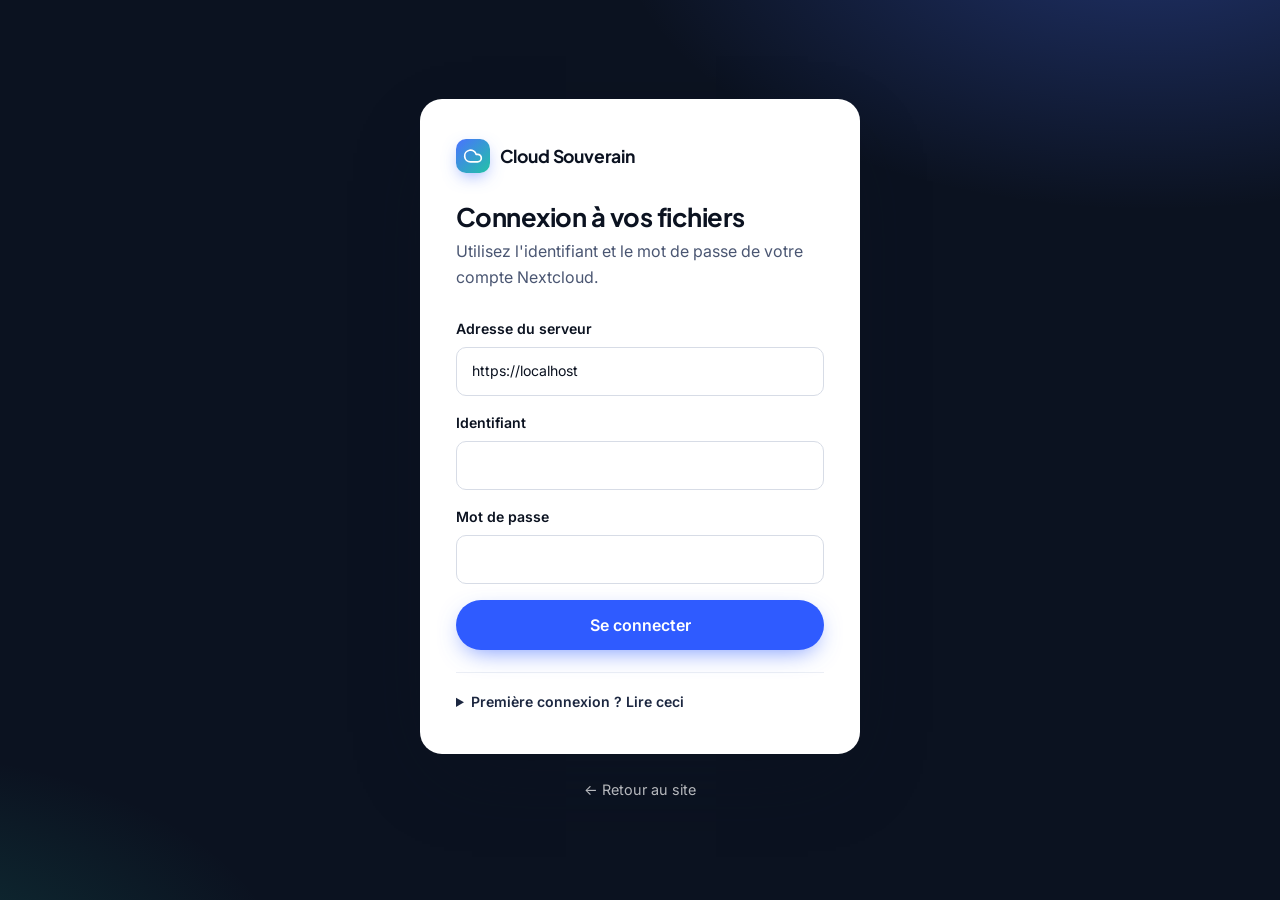
==== commit b9874631: "feat: update login instructions for Nextcloud account credentials" ====
--- a/site/fichiers.html
+++ b/site/fichiers.html
@@ -40,7 +40,8 @@
     <symbol id="i-upload" viewBox="0 0 24 24" fill="none" stroke="currentColor" stroke-width="2" stroke-linecap="round" stroke-linejoin="round"><path d="M21 15v4a2 2 0 0 1-2 2H5a2 2 0 0 1-2-2v-4"/><path d="M17 8l-5-5-5 5M12 3v12"/></symbol>
     <symbol id="i-download" viewBox="0 0 24 24" fill="none" stroke="currentColor" stroke-width="2" stroke-linecap="round" stroke-linejoin="round"><path d="M21 15v4a2 2 0 0 1-2 2H5a2 2 0 0 1-2-2v-4"/><path d="m7 10 5 5 5-5M12 15V3"/></symbol>
     <symbol id="i-trash" viewBox="0 0 24 24" fill="none" stroke="currentColor" stroke-width="2" stroke-linecap="round" stroke-linejoin="round"><path d="M3 6h18M19 6v14c0 1-1 2-2 2H7c-1 0-2-1-2-2V6M8 6V4c0-1 1-2 2-2h4c1 0 2 1 2 2v2"/></symbol>
-    <symbol id="i-edit" viewBox="0 0 24 24" fill="none" stroke="currentColor" stroke-width="2" stroke-linecap="round" stroke-linejoin="round"><path d="M21.17 6.81a1 1 0 0 0-3.98-3.98L3.84 16.17a2 2 0 0 0-.5.83l-1.32 4.35a.5.5 0 0 0 .62.62l4.35-1.32a2 2 0 0 0 .83-.5z"/></symbol>
+    <symbol id="i-move" viewBox="0 0 24 24" fill="none" stroke="currentColor" stroke-width="2" stroke-linecap="round" stroke-linejoin="round"><path d="M2 9V5a2 2 0 0 1 2-2h3.93a2 2 0 0 1 1.66.9l.82 1.2a2 2 0 0 0 1.66.9H20a2 2 0 0 1 2 2v10a2 2 0 0 1-2 2H4a2 2 0 0 1-2-2v-1"/><path d="M2 13h10M9 16l3-3-3-3"/></symbol>
+    <symbol id="i-edit"viewBox="0 0 24 24" fill="none" stroke="currentColor" stroke-width="2" stroke-linecap="round" stroke-linejoin="round"><path d="M21.17 6.81a1 1 0 0 0-3.98-3.98L3.84 16.17a2 2 0 0 0-.5.83l-1.32 4.35a.5.5 0 0 0 .62.62l4.35-1.32a2 2 0 0 0 .83-.5z"/></symbol>
     <symbol id="i-search" viewBox="0 0 24 24" fill="none" stroke="currentColor" stroke-width="2" stroke-linecap="round" stroke-linejoin="round"><circle cx="11" cy="11" r="8"/><path d="m21 21-4.3-4.3"/></symbol>
     <symbol id="i-logout" viewBox="0 0 24 24" fill="none" stroke="currentColor" stroke-width="2" stroke-linecap="round" stroke-linejoin="round"><path d="M9 21H5a2 2 0 0 1-2-2V5a2 2 0 0 1 2-2h4M16 17l5-5-5-5M21 12H9"/></symbol>
     <symbol id="i-menu" viewBox="0 0 24 24" fill="none" stroke="currentColor" stroke-width="2" stroke-linecap="round" stroke-linejoin="round"><path d="M4 6h16M4 12h16M4 18h16"/></symbol>
@@ -60,7 +61,7 @@
   <div class="login-card">
     <a href="index.html" class="logo logo-dark"><span class="logo-mark"><svg><use href="#i-cloud"/></svg></span><span data-brand>Cloud Souverain</span></a>
     <h1>Connexion à vos fichiers</h1>
-    <p class="muted">Utilisez votre identifiant et un <b>mot de passe d'application</b> Nextcloud.</p>
+    <p class="muted">Utilisez l'identifiant et le mot de passe de votre compte Nextcloud.</p>
 
     <form id="login-form" novalidate>
       <label class="field">
@@ -72,7 +73,7 @@
         <input type="text" id="f-user" required autocomplete="username" autocapitalize="off" spellcheck="false">
       </label>
       <label class="field">
-        <span>Mot de passe d'application</span>
+        <span>Mot de passe</span>
         <input type="password" id="f-pass" required autocomplete="current-password">
       </label>
       <div class="form-error" id="login-error" role="alert" hidden></div>
@@ -83,8 +84,8 @@
       <summary>Première connexion ? Lire ceci</summary>
       <ol>
         <li>Connectez-vous une fois sur <a href="#" data-login target="_blank" rel="noopener">l'interface Nextcloud</a>. Si le serveur utilise un certificat auto-signé, acceptez-le dans le navigateur.</li>
-        <li>Dans Nextcloud : <b>Paramètres › Sécurité › Créer un mot de passe d'application</b>.</li>
-        <li>Revenez ici et utilisez ce mot de passe. Il est conservé uniquement le temps de la session de cet onglet.</li>
+        <li>Revenez ici et saisissez votre identifiant et votre mot de passe Nextcloud. Ils sont conservés uniquement le temps de la session de cet onglet.</li>
+        <li>Si la double authentification (2FA) est activée sur votre compte, utilisez à la place un <b>mot de passe d'application</b> : Nextcloud › Paramètres › Sécurité.</li>
       </ol>
     </details>
   </div>
@@ -167,6 +168,19 @@
   </form>
 </div>
 
+<!-- Choix du dossier de destination (déplacement) -->
+<div class="modal" id="move-modal" hidden>
+  <div class="modal-card move-card" role="dialog" aria-modal="true" aria-labelledby="move-title">
+    <h2 id="move-title">Déplacer</h2>
+    <nav class="move-crumbs" id="move-crumbs" aria-label="Dossier de destination"></nav>
+    <ul class="move-list" id="move-list"></ul>
+    <div class="modal-actions">
+      <button type="button" class="btn btn-outline" id="move-cancel">Annuler</button>
+      <button type="button" class="btn btn-primary" id="move-ok">Déplacer ici</button>
+    </div>
+  </div>
+</div>
+
 <div class="toasts" id="toasts" aria-live="polite"></div>
 
 <script src="assets/js/config.js"></script>
--- a/site/assets/css/app.css
+++ b/site/assets/css/app.css
@@ -88,7 +88,7 @@
 .files tbody tr:hover { background: var(--ink-50); }
 .col-size { width: 120px; }
 .col-date { width: 190px; }
-.col-actions { width: 150px; }
+.col-actions { width: 190px; }
 .name-cell { display: flex; align-items: center; gap: 12px; min-width: 0; }
 .name-cell button { all: unset; cursor: pointer; overflow: hidden; text-overflow: ellipsis; white-space: nowrap; font-weight: 500; color: var(--ink-900); }
 .name-cell button:hover { color: var(--brand-600); text-decoration: underline; }
@@ -104,6 +104,27 @@
 .state b { display: block; color: var(--ink-900); font-size: 1.05rem; margin-bottom: 4px; }
 .spinner { width: 28px; height: 28px; margin: 0 auto 12px; border-radius: 50%; border: 3px solid var(--ink-100); border-top-color: var(--brand-500); animation: spin .8s linear infinite; }
 @keyframes spin { to { transform: rotate(360deg); } }
+
+/* ---------- Déplacement (glisser-déposer + choix du dossier) ---------- */
+.files tbody tr.dragging { opacity: .45; }
+.files tbody tr.drop-target td { background: var(--brand-100); }
+.files tbody tr.drop-target td:first-child { box-shadow: inset 3px 0 0 var(--brand-500); }
+.crumbs a.drop-target { background: var(--brand-100); color: var(--brand-600); }
+
+.move-card { max-width: 480px; }
+.move-crumbs { display: flex; flex-wrap: wrap; align-items: center; gap: 2px; font-size: .9rem; }
+.move-crumbs button { border: 0; background: none; padding: 2px 6px; border-radius: 6px; color: var(--ink-500); }
+.move-crumbs button:hover { background: var(--ink-100); color: var(--ink-900); }
+.move-crumbs button:last-child { color: var(--ink-900); font-weight: 600; }
+.move-crumbs .sep { color: var(--ink-200); }
+.move-list { list-style: none; margin: 0; padding: 4px; min-height: 140px; max-height: 280px; overflow-y: auto; border: 1px solid var(--ink-100); border-radius: 12px; }
+.move-list button { display: flex; align-items: center; gap: 10px; width: 100%; padding: 9px 10px; border: 0; border-radius: 8px; background: none; color: var(--ink-900); text-align: left; }
+.move-list button:hover:not(:disabled) { background: var(--ink-50); }
+.move-list button:disabled { opacity: .45; cursor: not-allowed; }
+.move-list svg { width: 18px; height: 18px; flex-shrink: 0; color: var(--brand-500); }
+.move-list span { overflow: hidden; text-overflow: ellipsis; white-space: nowrap; }
+.move-state { padding: 40px 10px; text-align: center; color: var(--ink-400); font-size: .9rem; }
+.move-state .spinner { margin-bottom: 0; }
 
 .drop-overlay { position: absolute; inset: 12px; z-index: 5; border-radius: var(--radius-lg); border: 2px dashed var(--brand-500); background: rgba(230, 236, 255, .88); display: grid; place-items: center; text-align: center; pointer-events: none; }
 .drop-overlay svg { width: 44px; height: 44px; margin: 0 auto 10px; color: var(--brand-600); }
@@ -152,7 +173,7 @@
   .topbar { gap: 12px; padding-inline: 16px; }
   .main { padding: 18px 16px 40px; }
   .col-size, .files td:nth-child(2) { display: none; }
-  .col-actions { width: 110px; }
+  .col-actions { width: 160px; }
   .files th, .files td { padding-inline: 12px; }
   .row-actions { opacity: 1; }
   .row-actions .icon-btn { width: 32px; height: 32px; }
